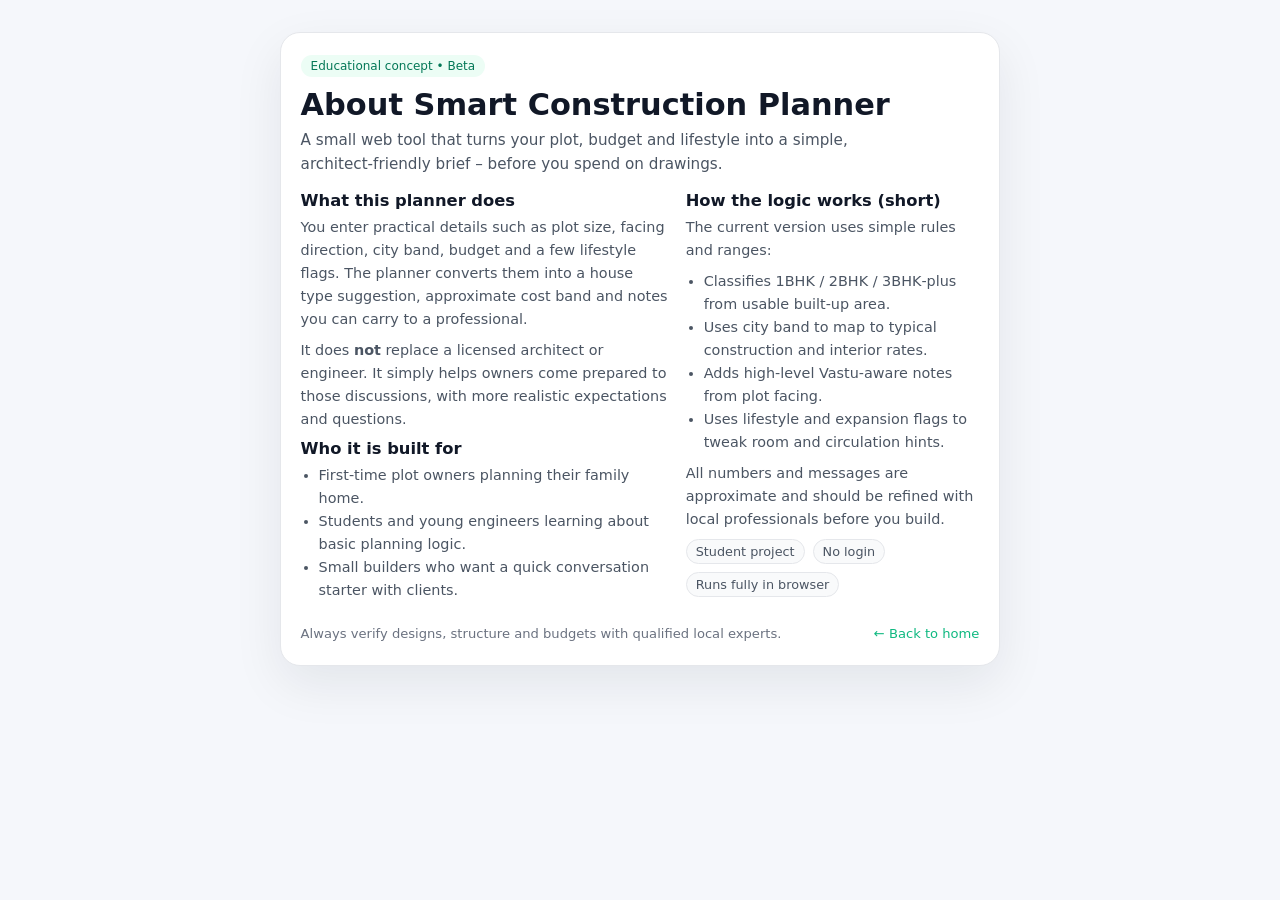
==== about.html @ bae2ebc5 "Main Commit" ====
<!DOCTYPE html>
<html lang="en">
<head>
  <meta charset="UTF-8">
  <meta name="viewport" content="width=device-width, initial-scale=1.0">
  <title>About – Smart Construction Planner</title>
  <style>
    *{margin:0;padding:0;box-sizing:border-box;}
    body{
      font-family:system-ui,-apple-system,"Segoe UI",sans-serif;
      background:#f5f7fb;
      color:#111827;
    }
    a{color:#10b981;text-decoration:none;}
    a:hover{text-decoration:underline;}
    .shell{
      max-width:900px;
      margin:32px auto;
      padding:0 7vw;
    }
    .card{
      background:#ffffff;
      border-radius:20px;
      border:1px solid #e5e7eb;
      box-shadow:0 18px 50px rgba(15,23,42,0.08);
      padding:22px 20px 24px;
    }
    h1{
      font-size:1.9rem;
      margin-bottom:6px;
    }
    .badge{
      display:inline-flex;
      align-items:center;
      gap:6px;
      padding:4px 10px;
      border-radius:999px;
      background:#ecfdf5;
      color:#047857;
      font-size:0.75rem;
      margin-bottom:10px;
    }
    .sub{
      font-size:0.95rem;
      color:#4b5563;
      margin-bottom:14px;
    }
    .grid{
      display:grid;
      grid-template-columns:minmax(0,3fr) minmax(0,2.4fr);
      gap:18px;
      font-size:0.9rem;
      color:#4b5563;
    }
    h2{
      font-size:1.02rem;
      margin-bottom:6px;
      color:#111827;
    }
    p{margin-bottom:8px;line-height:1.6;}
    ul{margin-left:18px;line-height:1.6;margin-bottom:8px;}
    .tags{
      margin-top:8px;
      display:flex;
      flex-wrap:wrap;
      gap:8px;
      font-size:0.8rem;
    }
    .tag{
      padding:4px 9px;
      border-radius:999px;
      border:1px solid #e5e7eb;
      background:#f9fafb;
    }
    .footer{
      margin-top:16px;
      display:flex;
      justify-content:space-between;
      align-items:center;
      font-size:0.82rem;
      color:#6b7280;
      flex-wrap:wrap;
      gap:8px;
    }
    @media(max-width:800px){
      .grid{grid-template-columns:1fr;}
    }
  </style>
</head>
<body>
  <div class="shell">
    <div class="card">
      <div class="badge">Educational concept • Beta</div>
      <h1>About Smart Construction Planner</h1>
      <p class="sub">
        A small web tool that turns your plot, budget and lifestyle into a
        simple, architect‑friendly brief – before you spend on drawings.
      </p>

      <div class="grid">
        <div>
          <h2>What this planner does</h2>
          <p>
            You enter practical details such as plot size, facing direction, city band,
            budget and a few lifestyle flags. The planner converts them into a house
            type suggestion, approximate cost band and notes you can carry to a
            professional.
          </p>
          <p>
            It does <strong>not</strong> replace a licensed architect or engineer. It simply
            helps owners come prepared to those discussions, with more realistic
            expectations and questions.
          </p>

          <h2>Who it is built for</h2>
          <ul>
            <li>First‑time plot owners planning their family home.</li>
            <li>Students and young engineers learning about basic planning logic.</li>
            <li>Small builders who want a quick conversation starter with clients.</li>
          </ul>
        </div>

        <div>
          <h2>How the logic works (short)</h2>
          <p>The current version uses simple rules and ranges:</p>
          <ul>
            <li>Classifies 1BHK / 2BHK / 3BHK‑plus from usable built‑up area.</li>
            <li>Uses city band to map to typical construction and interior rates.</li>
            <li>Adds high‑level Vastu‑aware notes from plot facing.</li>
            <li>Uses lifestyle and expansion flags to tweak room and circulation hints.</li>
          </ul>
          <p>
            All numbers and messages are approximate and should be refined with local
            professionals before you build.
          </p>
          <div class="tags">
            <div class="tag">Student project</div>
            <div class="tag">No login</div>
            <div class="tag">Runs fully in browser</div>
          </div>
        </div>
      </div>

      <div class="footer">
        <span>Always verify designs, structure and budgets with qualified local experts.</span>
        <span><a href="index.html">← Back to home</a></span>
      </div>
    </div>
  </div>
</body>
</html>
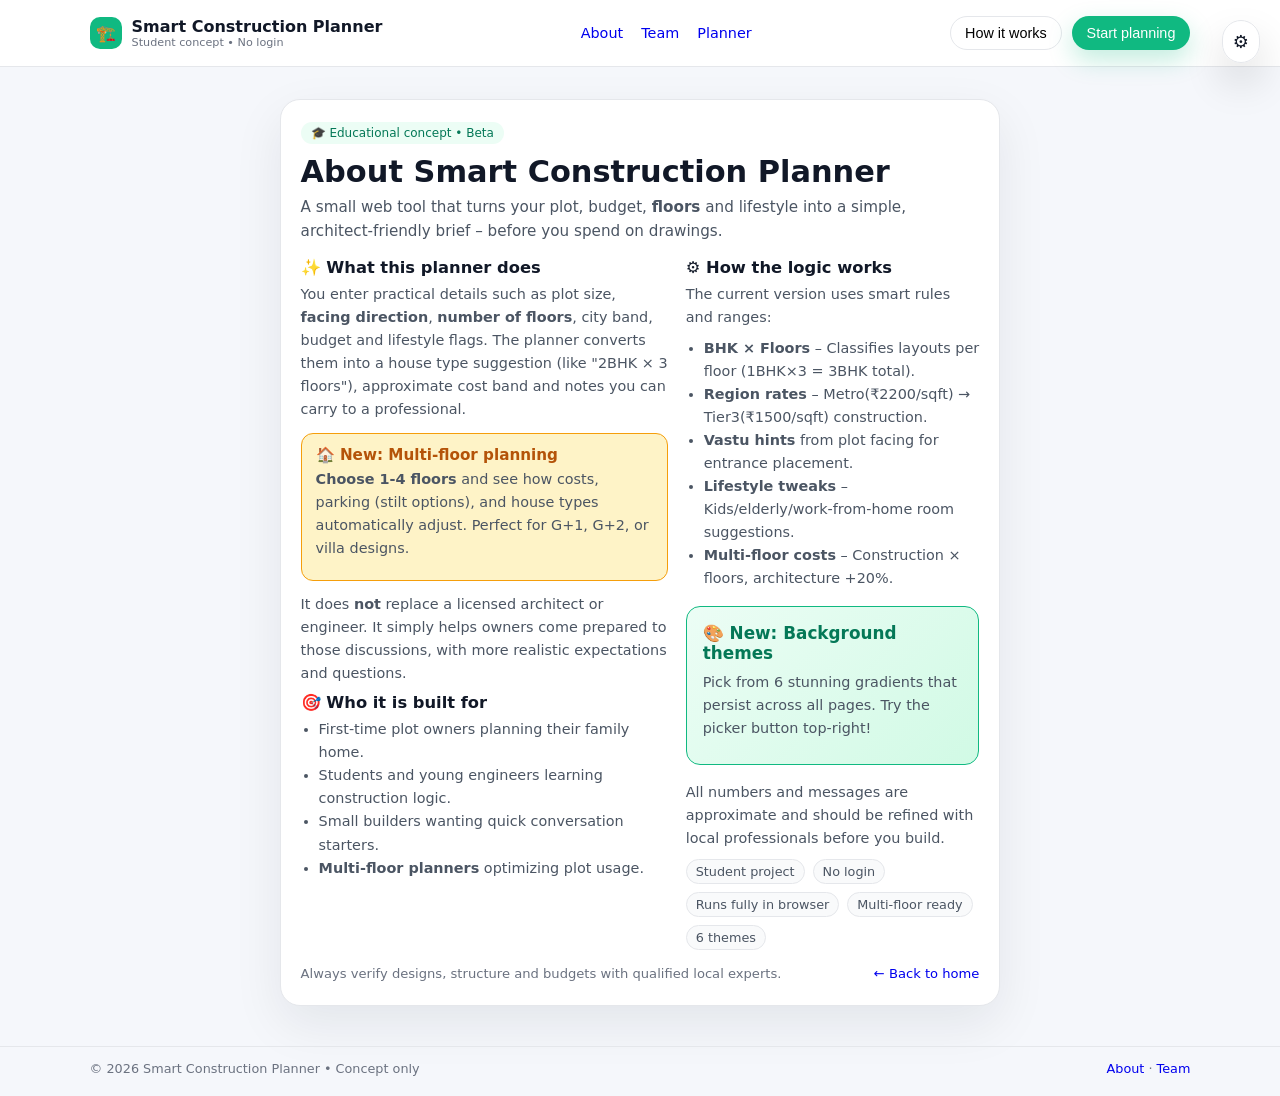
==== commit 8d08cf42: "All Changes" ====
--- a/about.html
+++ b/about.html
@@ -1,151 +1,103 @@
 <!DOCTYPE html>
 <html lang="en">
+
 <head>
   <meta charset="UTF-8">
   <meta name="viewport" content="width=device-width, initial-scale=1.0">
   <title>About – Smart Construction Planner</title>
-  <style>
-    *{margin:0;padding:0;box-sizing:border-box;}
-    body{
-      font-family:system-ui,-apple-system,"Segoe UI",sans-serif;
-      background:#f5f7fb;
-      color:#111827;
-    }
-    a{color:#10b981;text-decoration:none;}
-    a:hover{text-decoration:underline;}
-    .shell{
-      max-width:900px;
-      margin:32px auto;
-      padding:0 7vw;
-    }
-    .card{
-      background:#ffffff;
-      border-radius:20px;
-      border:1px solid #e5e7eb;
-      box-shadow:0 18px 50px rgba(15,23,42,0.08);
-      padding:22px 20px 24px;
-    }
-    h1{
-      font-size:1.9rem;
-      margin-bottom:6px;
-    }
-    .badge{
-      display:inline-flex;
-      align-items:center;
-      gap:6px;
-      padding:4px 10px;
-      border-radius:999px;
-      background:#ecfdf5;
-      color:#047857;
-      font-size:0.75rem;
-      margin-bottom:10px;
-    }
-    .sub{
-      font-size:0.95rem;
-      color:#4b5563;
-      margin-bottom:14px;
-    }
-    .grid{
-      display:grid;
-      grid-template-columns:minmax(0,3fr) minmax(0,2.4fr);
-      gap:18px;
-      font-size:0.9rem;
-      color:#4b5563;
-    }
-    h2{
-      font-size:1.02rem;
-      margin-bottom:6px;
-      color:#111827;
-    }
-    p{margin-bottom:8px;line-height:1.6;}
-    ul{margin-left:18px;line-height:1.6;margin-bottom:8px;}
-    .tags{
-      margin-top:8px;
-      display:flex;
-      flex-wrap:wrap;
-      gap:8px;
-      font-size:0.8rem;
-    }
-    .tag{
-      padding:4px 9px;
-      border-radius:999px;
-      border:1px solid #e5e7eb;
-      background:#f9fafb;
-    }
-    .footer{
-      margin-top:16px;
-      display:flex;
-      justify-content:space-between;
-      align-items:center;
-      font-size:0.82rem;
-      color:#6b7280;
-      flex-wrap:wrap;
-      gap:8px;
-    }
-    @media(max-width:800px){
-      .grid{grid-template-columns:1fr;}
-    }
-  </style>
+  <link rel="stylesheet" href="Style.css">
 </head>
-<body>
+
+<body class="bg-default">
+
+  <div id="navContainer"></div>
+
+  <!-- BACKGROUND PICKER -->
+  <div class="bg-picker" id="bgPicker"></div>
+
   <div class="shell">
     <div class="card">
-      <div class="badge">Educational concept • Beta</div>
+      <div class="badge">🎓 Educational concept • Beta</div>
       <h1>About Smart Construction Planner</h1>
       <p class="sub">
-        A small web tool that turns your plot, budget and lifestyle into a
+        A small web tool that turns your plot, budget, <strong>floors</strong> and lifestyle into a
         simple, architect‑friendly brief – before you spend on drawings.
       </p>
 
       <div class="grid">
         <div>
-          <h2>What this planner does</h2>
+          <h2>✨ What this planner does</h2>
           <p>
-            You enter practical details such as plot size, facing direction, city band,
-            budget and a few lifestyle flags. The planner converts them into a house
-            type suggestion, approximate cost band and notes you can carry to a
-            professional.
+            You enter practical details such as plot size, <strong>facing direction</strong>,
+            <strong>number of floors</strong>, city band, budget and lifestyle flags. The planner
+            converts them into a house type suggestion (like "2BHK × 3 floors"), approximate
+            cost band and notes you can carry to a professional.
           </p>
+
+          <div class="floor-feature">
+            <h3>🏠 New: Multi-floor planning</h3>
+            <p><strong>Choose 1-4 floors</strong> and see how costs, parking (stilt options),
+              and house types automatically adjust. Perfect for G+1, G+2, or villa designs.</p>
+          </div>
+
           <p>
             It does <strong>not</strong> replace a licensed architect or engineer. It simply
             helps owners come prepared to those discussions, with more realistic
             expectations and questions.
           </p>
 
-          <h2>Who it is built for</h2>
+          <h2>🎯 Who it is built for</h2>
           <ul>
             <li>First‑time plot owners planning their family home.</li>
-            <li>Students and young engineers learning about basic planning logic.</li>
-            <li>Small builders who want a quick conversation starter with clients.</li>
+            <li>Students and young engineers learning construction logic.</li>
+            <li>Small builders wanting quick conversation starters.</li>
+            <li><strong>Multi-floor planners</strong> optimizing plot usage.</li>
           </ul>
         </div>
 
         <div>
-          <h2>How the logic works (short)</h2>
-          <p>The current version uses simple rules and ranges:</p>
+          <h2>⚙️ How the logic works</h2>
+          <p>The current version uses smart rules and ranges:</p>
           <ul>
-            <li>Classifies 1BHK / 2BHK / 3BHK‑plus from usable built‑up area.</li>
-            <li>Uses city band to map to typical construction and interior rates.</li>
-            <li>Adds high‑level Vastu‑aware notes from plot facing.</li>
-            <li>Uses lifestyle and expansion flags to tweak room and circulation hints.</li>
+            <li><strong>BHK × Floors</strong> – Classifies layouts per floor (1BHK×3 = 3BHK total).</li>
+            <li><strong>Region rates</strong> – Metro(₹2200/sqft) → Tier3(₹1500/sqft) construction.</li>
+            <li><strong>Vastu hints</strong> from plot facing for entrance placement.</li>
+            <li><strong>Lifestyle tweaks</strong> – Kids/elderly/work-from-home room suggestions.</li>
+            <li><strong>Multi-floor costs</strong> – Construction × floors, architecture +20%.</li>
           </ul>
+
+          <div class="highlight-box">
+            <h3>🎨 New: Background themes</h3>
+            <p>Pick from 6 stunning gradients that persist across all pages.
+              Try the picker button top-right!</p>
+          </div>
+
           <p>
             All numbers and messages are approximate and should be refined with local
             professionals before you build.
           </p>
+
           <div class="tags">
             <div class="tag">Student project</div>
             <div class="tag">No login</div>
             <div class="tag">Runs fully in browser</div>
+            <div class="tag">Multi-floor ready</div>
+            <div class="tag">6 themes</div>
           </div>
         </div>
       </div>
 
-      <div class="footer">
+      <div class="card-footer">
         <span>Always verify designs, structure and budgets with qualified local experts.</span>
         <span><a href="index.html">← Back to home</a></span>
       </div>
     </div>
   </div>
+
+  <div id="footerContainer"></div>
+
+  <script src="bg-picker.js"></script>
+  <script src="layout.js"></script>
 </body>
+
 </html>
--- a/Style.css
+++ b/Style.css
@@ -0,0 +1,476 @@
+/* RESET */
+* {
+  margin: 0;
+  padding: 0;
+  box-sizing: border-box;
+}
+
+/* BASE */
+body {
+  font-family: system-ui, -apple-system, BlinkMacSystemFont, "Segoe UI", sans-serif;
+  color: #111827;
+  background: #f5f7fb;
+}
+
+a {
+  text-decoration: none;
+}
+
+a:hover {
+  text-decoration: underline;
+}
+
+/* ========================= */
+/* BACKGROUND PICKER */
+/* ========================= */
+.bg-picker {
+  position: fixed;
+  top: 20px;
+  right: 20px;
+  z-index: 100;
+  background: rgba(255,255,255,0.9); /* improved */
+  backdrop-filter: blur(12px);
+  border-radius: 50px;
+  border: 1px solid #e5e7eb;
+  padding: 10px;
+  box-shadow: 0 20px 40px rgba(0, 0, 0, 0.15);
+  cursor: pointer;
+}
+
+.bg-icon {
+  font-size: 18px;
+  text-align: center;
+}
+
+.bg-options {
+  position: absolute;
+  top: 50px;
+  right: 0;
+  display: flex;
+  gap: 6px;
+  flex-wrap: wrap;
+  background: rgba(255, 255, 255, 0.95);
+  padding: 10px;
+  border-radius: 12px;
+  border: 1px solid #e5e7eb;
+  box-shadow: 0 15px 30px rgba(0, 0, 0, 0.12);
+
+  opacity: 0;
+  transform: translateY(-5px);
+  pointer-events: none;
+  transition: all 0.25s ease;
+}
+
+/* hover (desktop) */
+.bg-picker:hover .bg-options {
+  opacity: 1;
+  pointer-events: auto;
+}
+
+/* click (mobile) */
+.bg-picker.open .bg-options {
+  opacity: 1;
+  pointer-events: auto;
+}
+
+.bg-swatch {
+  width: 32px;
+  height: 32px;
+  border-radius: 8px;
+  cursor: pointer;
+  border: 2px solid transparent;
+  margin: 4px;
+  transition: all 0.2s;
+}
+
+.bg-swatch.active {
+  border-color: #10b981;
+  box-shadow: 0 0 0 2px rgba(16, 185, 129, 0.3);
+}
+
+/* BACKGROUNDS */
+body.bg-default { background: #f5f7fb; }
+body.bg-modern { background: linear-gradient(135deg, #667eea, #764ba2); }
+body.bg-sunset { background: linear-gradient(135deg, #f093fb, #f5576c); }
+body.bg-ocean { background: linear-gradient(135deg, #4facfe, #00f2fe); }
+body.bg-forest { background: linear-gradient(135deg, #43e97b, #38f9d7); }
+body.bg-golden { background: linear-gradient(135deg, #fa709a, #fee140); }
+
+/* ========================= */
+/* NAV */
+/* ========================= */
+.nav {
+  display:flex;
+  align-items:center;
+  justify-content:space-between;
+  padding:16px 7vw;
+  background:#ffffff;
+  border-bottom:1px solid #e5e7eb;
+  position:sticky;
+  top:0;
+  z-index:20;
+}
+
+.nav-left { display:flex; align-items:center; gap:10px; }
+
+.nav-logo {
+  width:32px;
+  height:32px;
+  border-radius:10px;
+  background:#10b981;
+  display:flex;
+  align-items:center;
+  justify-content:center;
+  color:#fff;
+}
+
+.nav-title { font-weight:600; }
+
+.nav-links {
+  display:flex;
+  gap:18px;
+  font-size:0.9rem;
+  color:#4b5563;
+}
+
+.nav-links a:hover { color:#111827; }
+
+.nav-right { display:flex; gap:10px; }
+
+/* BUTTONS */
+.btn {
+  border-radius:999px;
+  padding:8px 16px;
+  font-size:0.9rem;
+  cursor:pointer;
+  border:1px solid transparent;
+}
+
+.btn-outline {
+  border-color:#e5e7eb;
+  background:#fff;
+}
+
+.btn-primary {
+  background:#10b981;
+  color:#fff;
+  box-shadow:0 10px 25px rgba(16,185,129,0.25);
+}
+
+.nav-right {
+  display: flex;
+  gap: 10px;
+  align-items: center;
+}
+
+.nav-right .btn {
+  white-space: nowrap;
+  padding: 8px 14px;
+}
+
+@media (max-width: 768px) {
+  .nav-right .btn {
+    font-size: 0.8rem;
+    padding: 6px 10px;
+  }
+}
+
+/* ========================= */
+/* HERO */
+/* ========================= */
+.hero {
+  max-width:1100px;
+  margin:40px auto;
+  padding:0 7vw;
+  display:grid;
+  grid-template-columns:3fr 2.5fr;
+  gap:40px;
+}
+
+/* ========================= */
+/* CARDS */
+/* ========================= */
+.features-row {
+  max-width:1100px;
+  margin:20px auto;
+  padding:0 7vw;
+  display:grid;
+  grid-template-columns:repeat(4,1fr);
+  gap:16px;
+}
+
+.feat-card {
+  background:#fff;
+  border-radius:18px;
+  padding:16px;
+  border:1px solid #e5e7eb;
+}
+
+/* ========================= */
+/* RESPONSIVE */
+/* ========================= */
+@media (max-width:900px) {
+  .hero { grid-template-columns:1fr; }
+  .features-row { grid-template-columns:repeat(2,1fr); }
+}
+
+@media (max-width:480px) {
+  .features-row { grid-template-columns:1fr; }
+}
+/* ========================= */
+/* SHARED CARD LAYOUT (ALL PAGES) */
+/* ========================= */
+
+.shell {
+  max-width: 900px;
+  margin: 32px auto;
+  padding: 0 7vw;
+}
+
+/* Card footer (inside cards like About page) */
+.card-footer {
+  margin-top: 16px;
+  display: flex;
+  justify-content: space-between;
+  align-items: center;
+  font-size: 0.82rem;
+  color: #6b7280;
+  flex-wrap: wrap;
+  gap: 8px;
+}
+
+.card {
+  background: #ffffff;
+  border-radius: 20px;
+  border: 1px solid #e5e7eb;
+  box-shadow: 0 18px 50px rgba(15, 23, 42, 0.08);
+  padding: 22px 20px 24px;
+}
+
+/* HEADINGS */
+h1 {
+  font-size: 1.9rem;
+  margin-bottom: 6px;
+}
+
+h2 {
+  font-size: 1.02rem;
+  margin-bottom: 6px;
+  color: #111827;
+}
+
+/* TEXT */
+p {
+  margin-bottom: 8px;
+  line-height: 1.6;
+}
+
+ul {
+  margin-left: 18px;
+  line-height: 1.6;
+  margin-bottom: 8px;
+}
+
+/* BADGE */
+.badge {
+  display: inline-flex;
+  align-items: center;
+  gap: 6px;
+  padding: 4px 10px;
+  border-radius: 999px;
+  background: #ecfdf5;
+  color: #047857;
+  font-size: 0.75rem;
+  margin-bottom: 10px;
+}
+
+/* SUBTEXT */
+.sub {
+  font-size: 0.95rem;
+  color: #4b5563;
+  margin-bottom: 14px;
+}
+
+/* GRID (ABOUT PAGE) */
+.grid {
+  display: grid;
+  grid-template-columns: minmax(0, 3fr) minmax(0, 2.4fr);
+  gap: 18px;
+  font-size: 0.9rem;
+  color: #4b5563;
+}
+
+/* TAGS */
+.tags {
+  margin-top: 8px;
+  display: flex;
+  flex-wrap: wrap;
+  gap: 8px;
+  font-size: 0.8rem;
+}
+
+.tag {
+  padding: 4px 9px;
+  border-radius: 999px;
+  border: 1px solid #e5e7eb;
+  background: #f9fafb;
+}
+
+/* FEATURE BOXES */
+.floor-feature {
+  background: #fef3c7;
+  border: 1px solid #f59e0b;
+  border-radius: 12px;
+  padding: 12px 14px;
+  margin: 12px 0;
+}
+
+.floor-feature h3 {
+  color: #b45309;
+  font-size: 0.95rem;
+  margin-bottom: 4px;
+}
+
+.highlight-box {
+  background: linear-gradient(135deg, #ecfdf5, #d1fae5);
+  border: 1px solid #10b981;
+  border-radius: 14px;
+  padding: 16px;
+  margin: 16px 0;
+}
+
+.highlight-box h3 {
+  color: #047857;
+  margin-bottom: 8px;
+}
+
+/* FOOTER */
+footer.footer {
+  border-top: 1px solid #e5e7eb;
+  padding: 14px 7vw 20px;
+  margin-top: 40px;
+  display: flex;
+  justify-content: space-between;
+  align-items: center;
+  flex-wrap: wrap;
+  font-size: 0.8rem;
+  color: #6b7280;
+}
+
+/* RESPONSIVE */
+@media (max-width: 800px) {
+  .grid {
+    grid-template-columns: 1fr;
+  }
+}
+
+/* ========================= */
+/* INDEX PAGE WIDER LAYOUT */
+/* ========================= */
+
+.index-page .index-shell {
+  max-width: 90%;
+}
+
+.index-page .hero,
+.index-page .features-row,
+.index-page .trust-strip {
+  max-width: 90%;
+}
+
+/* Optional: better large screen spacing */
+@media (min-width: 1400px) {
+  .index-page .index-shell,
+  .index-page .hero,
+  .index-page .features-row,
+  .index-page .trust-strip {
+    max-width: 1200px;
+  }
+}
+.hero-pills {
+  display: flex;
+  flex-wrap: wrap;
+  gap: 8px;
+  font-size: 0.82rem;
+  color: #374151;
+}
+
+.hero-pill {
+  padding: 5px 11px;
+  border-radius: 999px;
+  background: #f3f4f6;
+  display: inline-flex;
+  align-items: center;
+  gap: 6px;
+}
+.hero-right {
+  background: #ffffff;
+  border-radius: 20px;
+  box-shadow: 0 18px 50px rgba(15, 23, 42, 0.12);
+  padding: 18px 18px 16px;
+  border: 1px solid #e5e7eb;
+}
+
+.hero-right-header {
+  display: flex;
+  justify-content: space-between;
+  align-items: center;
+  margin-bottom: 8px;
+  font-size: 0.85rem;
+  color: #4b5563;
+}
+.hero-steps {
+  display: grid;
+  grid-template-columns: repeat(2, minmax(0, 1fr));
+  gap: 10px;
+  margin-top: 10px;
+  font-size: 0.85rem;
+  color: #4b5563;
+}
+
+.step-item {
+  padding: 8px 10px;
+  border-radius: 12px;
+  background: #f9fafb;
+  border: 1px solid #e5e7eb;
+  display: flex;
+  gap: 8px;
+}
+
+.step-number {
+  width: 20px;
+  height: 20px;
+  border-radius: 999px;
+  background: #10b981;
+  color: #ffffff;
+  font-size: 0.7rem;
+  display: flex;
+  align-items: center;
+  justify-content: center;
+  flex-shrink: 0;
+}
+.feat-card {
+  background: #ffffff;
+  border-radius: 18px;
+  padding: 16px;
+  border: 1px solid #e5e7eb;
+  box-shadow: 0 10px 30px rgba(15, 23, 42, 0.04);
+  display: flex;
+  flex-direction: column;
+  gap: 6px;
+}
+
+
+    .trust-strip {
+      max-width: 1100px;
+      margin: 0 auto 32px;
+      padding: 0 7vw;
+      font-size: 0.85rem;
+      color: #6b7280;
+      text-align: center;
+    }
+
+    .trust-strip span {
+      color: #111827;
+      font-weight: 500;
+    }
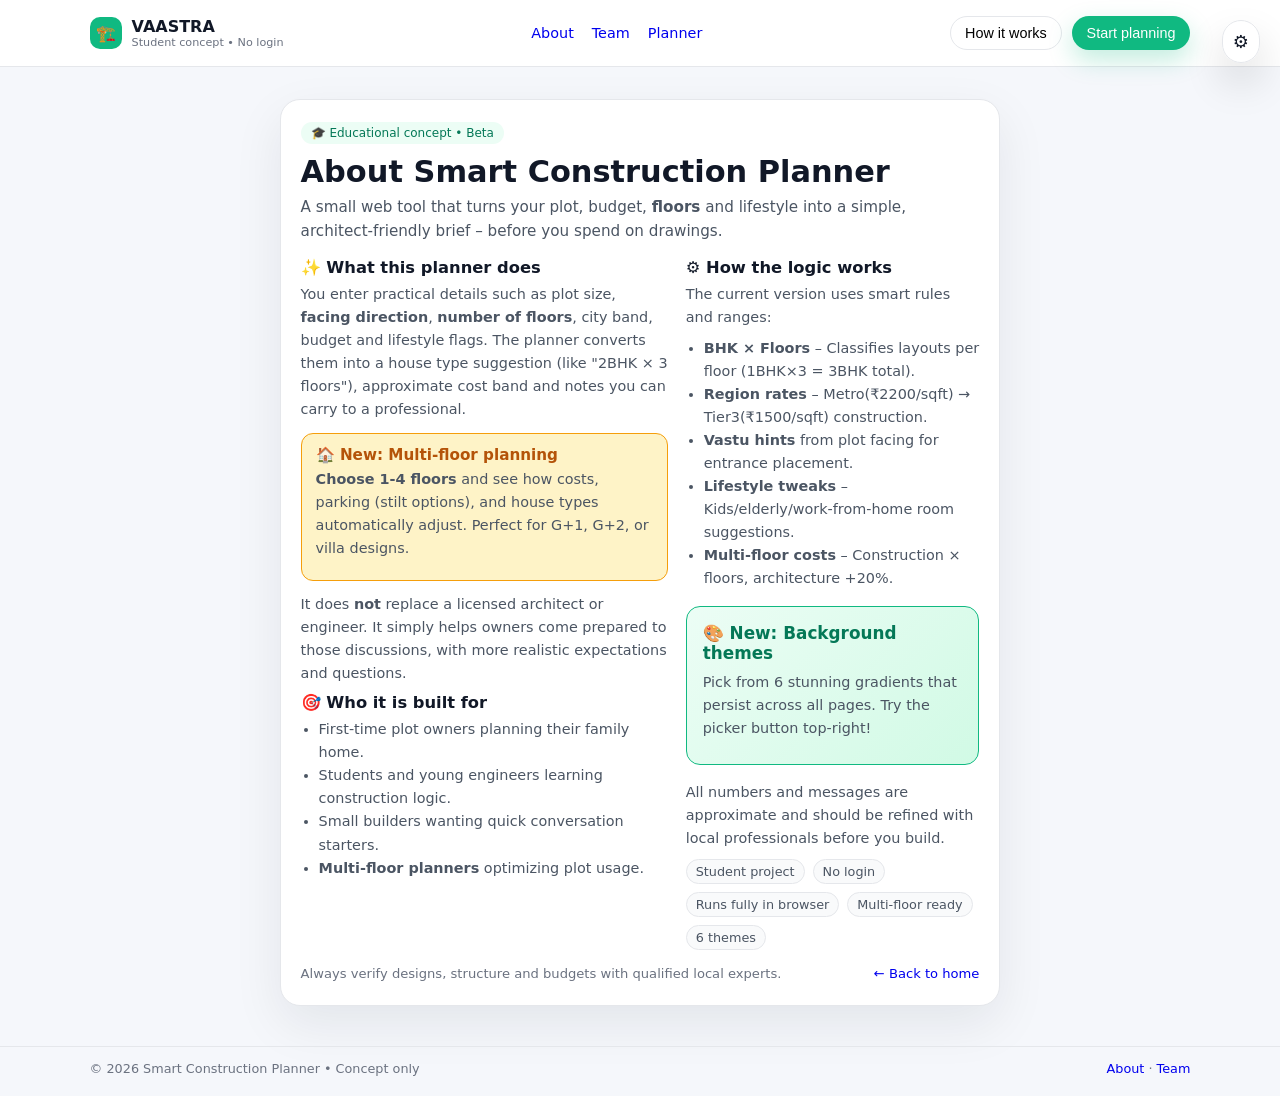
==== commit 35d463e2: "main" ====
--- a/about.html
+++ b/about.html
@@ -4,7 +4,7 @@
 <head>
   <meta charset="UTF-8">
   <meta name="viewport" content="width=device-width, initial-scale=1.0">
-  <title>About – Smart Construction Planner</title>
+  <title>About – VAASTRA</title>
   <link rel="stylesheet" href="Style.css">
 </head>
 
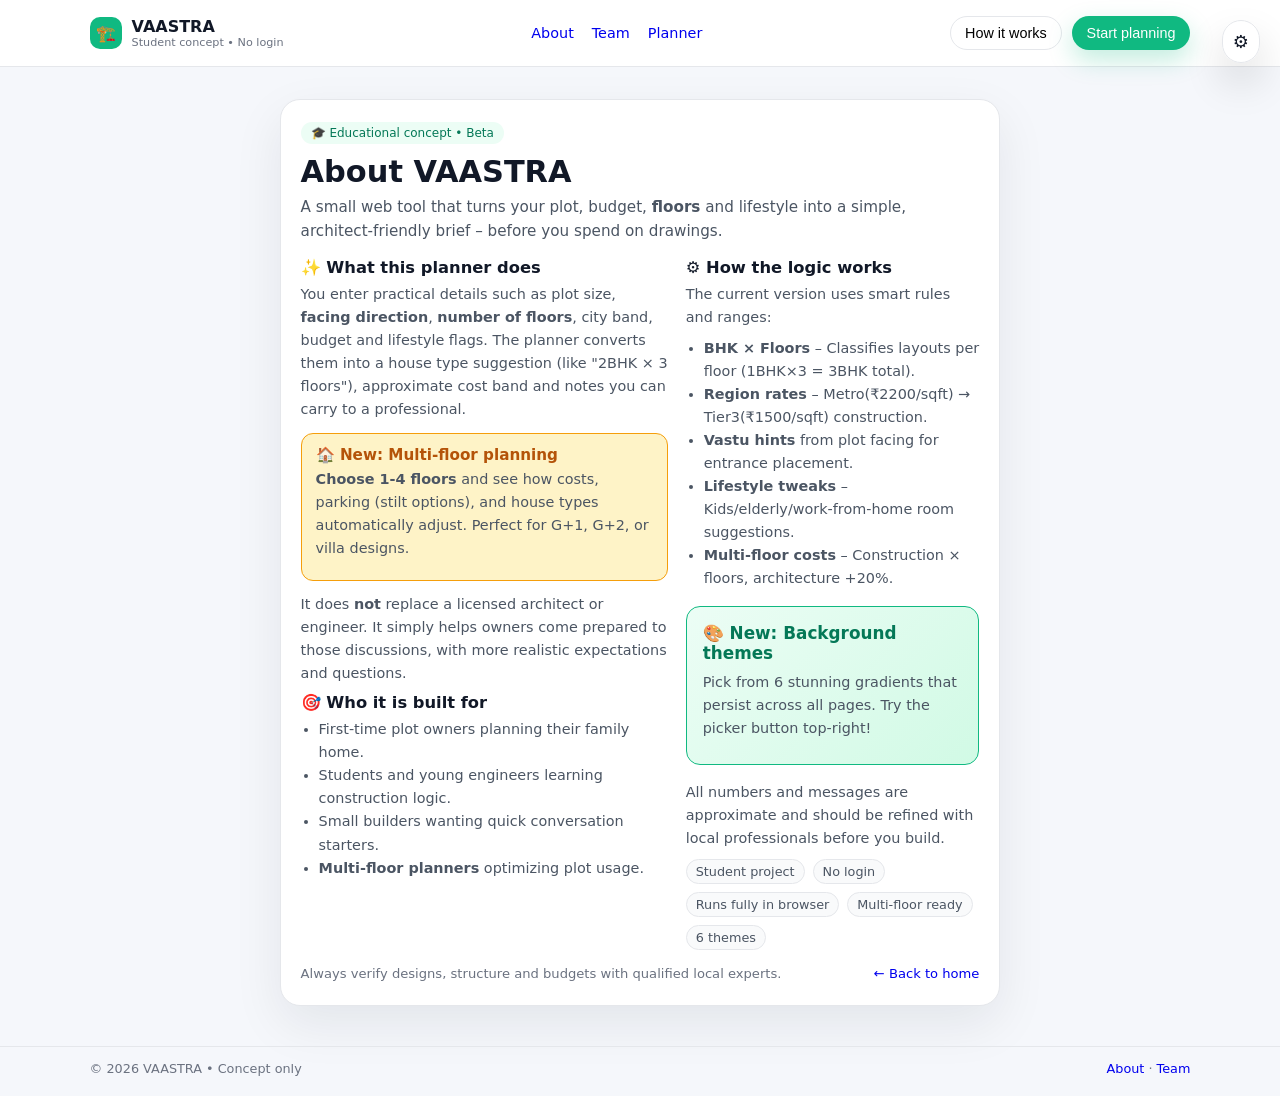
==== commit d9181c4f: "main" ====
--- a/about.html
+++ b/about.html
@@ -18,7 +18,7 @@
   <div class="shell">
     <div class="card">
       <div class="badge">🎓 Educational concept • Beta</div>
-      <h1>About Smart Construction Planner</h1>
+      <h1>About VAASTRA</h1>
       <p class="sub">
         A small web tool that turns your plot, budget, <strong>floors</strong> and lifestyle into a
         simple, architect‑friendly brief – before you spend on drawings.
